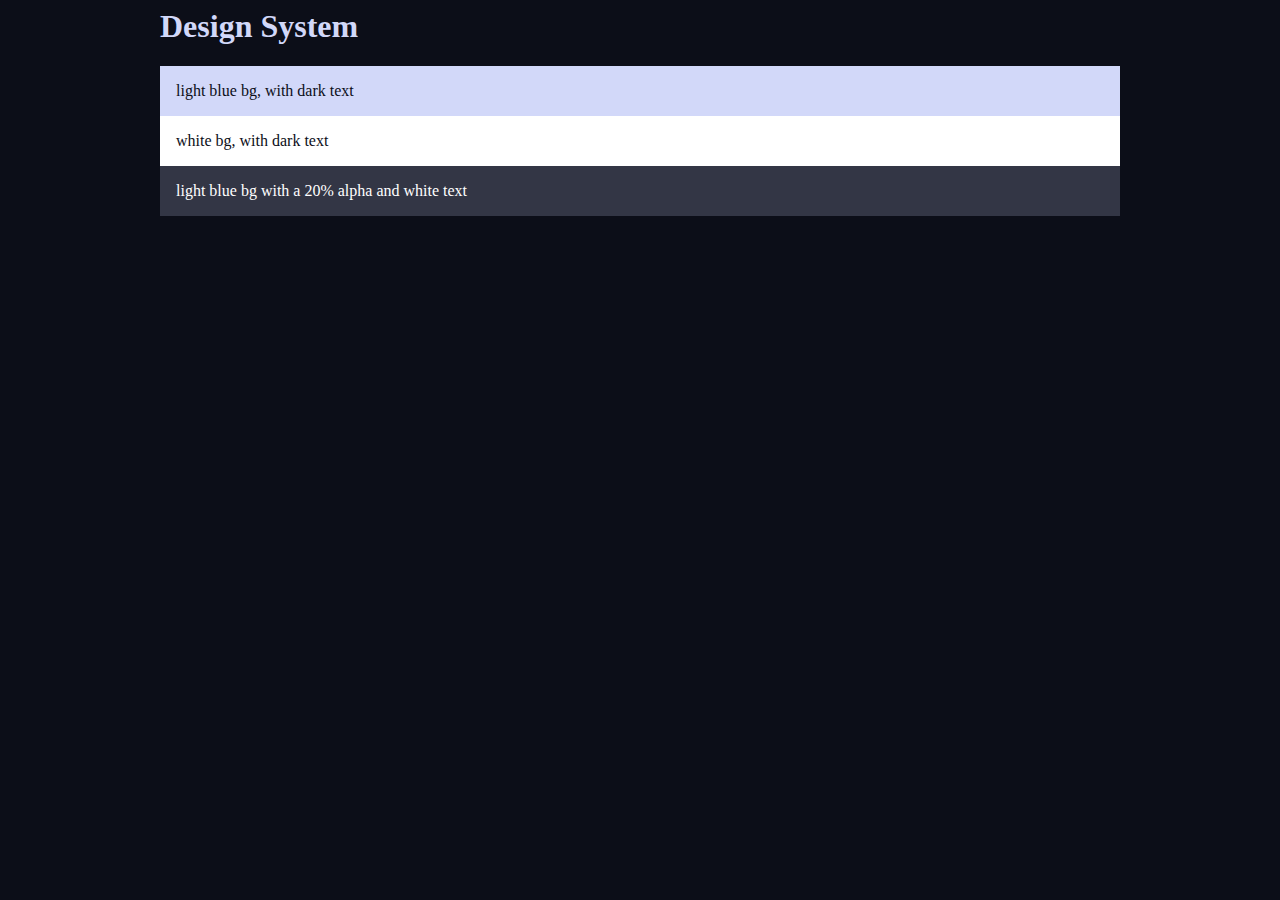
==== design-system.html @ 6cd848cb "git init" ====
<html lang="en">
  <head>
    <link rel="stylesheet" href="main.css" />
    <title>Design system</title>
  </head>
  <body class="bg-dark">
    <!-- CHALLENGE
    1. Give the first div a light blue background and dark text color
    2. Give the second div a white background and dark text color
    3. Give the third div a light blue background with a 20% alpha value and white text
    -->
    <div class="container">
      <h1 class="text-accent">Design System</h1>
      <div class="bg-accent text-dark" style="padding: 1rem">
        light blue bg, with dark text
      </div>
      <div class="bg-white text-dark" style="padding: 1rem">
        white bg, with dark text
      </div>
      <div class="text-white example-component" style="padding: 1rem">
        light blue bg with a 20% alpha and white text
      </div>
    </div>
  </body>
</html>
---- main.css ----
/*---------------------------------------------------------------------- */
/** Custom properties                                                      */
/*--------------------------------------------------------------------- */
:root{
    --clr-dark: 230 35% 7%;
    --clr-light: 231 77% 90%;
    --clr-white: 0 0% 100%;
}


/*---------------------------------------------------------------------- */
/** Utility classes                                                       */
/*--------------------------------------------------------------------- */

.flex {
    display: flex;
    gap: var(--gap, 1rem)
}

.grid {
    display: grid;
    gap: var(--gap, 1rem)
}

.container {
    padding-inline: 2rem;
    margin-inline: auto;
    max-width: 60rem;
}

.sr-only {
    position: absolute;
    width: 1px;
    height: 1px;
    padding: 0;
    margin: -1px;
    overflow: hidden;
    clip: rect(0,0,0,0);
    white-space: nowrap;
    border: 0;
}


/*? General */

.box {
    padding: 3rem;
    background-color: var(--clr-light) / .2;
}

.call-to-action {
    --gap: 5rem;
    background: pink;
    padding: 2rem;
    border-radius: 1rem;
}

/*? colors */
.bg-dark { background-color: hsl(var(--clr-dark));}
.bg-accent { background-color: hsl(var(--clr-light));}
.bg-white { background-color: hsl(var(--clr-white));}

.text-dark { color: hsl(var(--clr-dark));}
.text-accent { color: hsl(var(--clr-light));}
.text-white { color: hsl(var(--clr-white));}

.example-component {
    background-color: hsl(var(--clr-light) / .2);
}
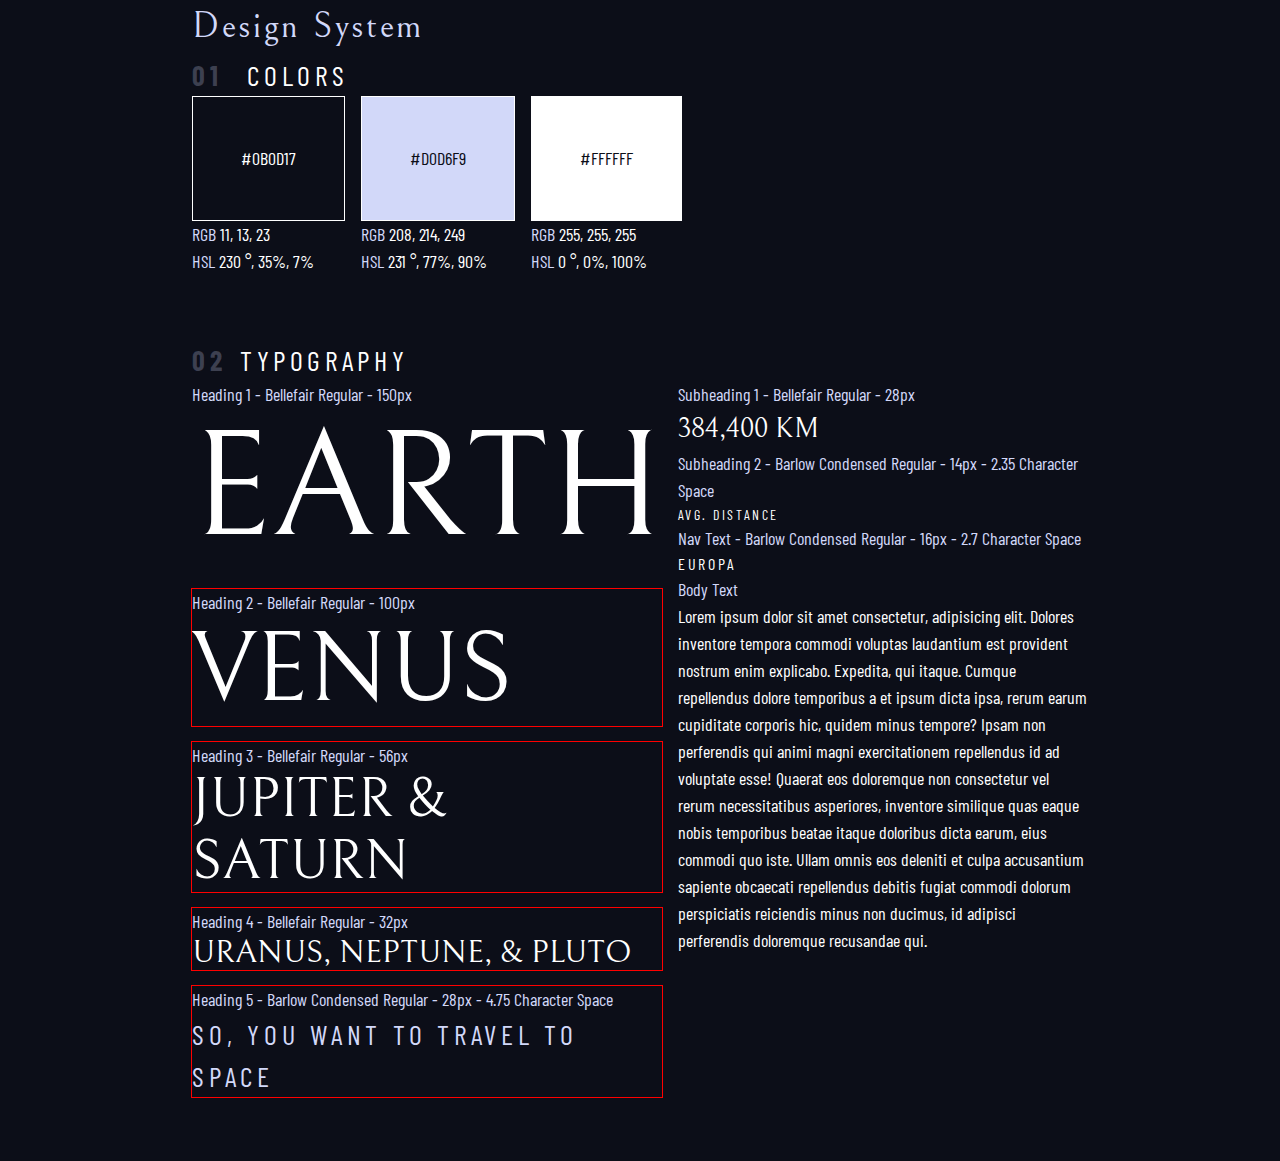
==== commit 98b56a04: "mod: new class layout in colors" ====
--- a/design-system.html
+++ b/design-system.html
@@ -1,25 +1,134 @@
 <html lang="en">
   <head>
+    <link rel="preconnect" href="https://fonts.googleapis.com" />
+    <link rel="preconnect" href="https://fonts.gstatic.com" crossorigin />
+    <link
+      href="https://fonts.googleapis.com/css2?family=Barlow&family=Barlow+Condensed&family=Bellefair&display=swap"
+      rel="stylesheet"
+    />
     <link rel="stylesheet" href="main.css" />
+
     <title>Design system</title>
   </head>
-  <body class="bg-dark">
+  <body>
     <!-- CHALLENGE
     1. Give the first div a light blue background and dark text color
     2. Give the second div a white background and dark text color
     3. Give the third div a light blue background with a 20% alpha value and white text
     -->
     <div class="container">
-      <h1 class="text-accent">Design System</h1>
-      <div class="bg-accent text-dark" style="padding: 1rem">
-        light blue bg, with dark text
-      </div>
-      <div class="bg-white text-dark" style="padding: 1rem">
-        white bg, with dark text
-      </div>
-      <div class="text-white example-component" style="padding: 1rem">
-        light blue bg with a 20% alpha and white text
-      </div>
+      <h1 class="text-accent ff-serif letter-spacing-2">Design System</h1>
+
+      <section id="colors">
+        <h2 class="numbered-title">
+          <span class="text-accent">01</span>
+          colors
+        </h2>
+        <div class="flex">
+          <div>
+            <div class="bg-dark" style="padding: 3rem; border: 1px solid white">
+              #0B0D17
+            </div>
+            <p><span class="text-accent">RGB</span> 11, 13, 23</p>
+            <p><span class="text-accent">HSL</span> 230 &#176;, 35%, 7%</p>
+          </div>
+          <div>
+            <div
+              class="bg-accent text-dark"
+              style="padding: 3rem; border: 1px solid white"
+            >
+              #D0D6F9
+            </div>
+            <p><span class="text-accent">RGB</span> 208, 214, 249</p>
+            <p><span class="text-accent">HSL</span> 231 &#176;, 77%, 90%</p>
+          </div>
+          <div>
+            <div
+              class="bg-white text-dark"
+              style="padding: 3rem; border: 1px solid white"
+            >
+              #FFFFFF
+            </div>
+            <p><span class="text-accent">RGB</span> 255, 255, 255</p>
+            <p><span class="text-accent">HSL</span> 0 &#176;, 0%, 100%</p>
+          </div>
+        </div>
+      </section>
+      <section id="typography" style="margin: 4rem 0">
+        <h2 class="numbered-title"><span>02</span>Typography</h2>
+        <div class="flex">
+          <div class="flow" style="flex-basis: 100%">
+            <div>
+              <p class="text-accent">Heading 1 - Bellefair Regular - 150px</p>
+              <p class="fs-900 ff-serif uppercase">Earth</p>
+            </div>
+            <div>
+              <p class="text-accent">Heading 2 - Bellefair Regular - 100px</p>
+              <p class="fs-800 ff-serif uppercase">Venus</p>
+            </div>
+            <div>
+              <p class="text-accent">Heading 3 - Bellefair Regular - 56px</p>
+              <p class="fs-700 ff-serif uppercase">Jupiter & Saturn</p>
+            </div>
+            <div>
+              <p class="text-accent">Heading 4 - Bellefair Regular - 32px</p>
+              <p class="fs-600 ff-serif uppercase">Uranus, Neptune, & Pluto</p>
+            </div>
+            <div>
+              <p class="text-accent">
+                Heading 5 - Barlow Condensed Regular - 28px - 4.75 Character
+                Space
+              </p>
+              <p
+                class="text-accent fs-500 ff-sans-cond uppercase letter-spacing-1"
+              >
+                So, you want to travel to space
+              </p>
+            </div>
+          </div>
+          <div style="flex-basis: 100%">
+            <div>
+              <p class="text-accent">Subheading 1 - Bellefair Regular - 28px</p>
+              <p class="ff-serif fs-500 uppercase">384,400 km</p>
+            </div>
+            <div>
+              <p class="text-accent">
+                Subheading 2 - Barlow Condensed Regular - 14px - 2.35 Character
+                Space
+              </p>
+              <p class="fs-200 uppercase ff-sans-cond letter-spacing-3">
+                Avg. Distance
+              </p>
+            </div>
+            <div>
+              <p class="text-accent">
+                Nav Text - Barlow Condensed Regular - 16px - 2.7 Character Space
+              </p>
+              <p class="fs-300 uppercase ff-sans-cond letter-spacing-2">
+                Europa
+              </p>
+            </div>
+            <div>
+              <p class="text-accent">Body Text</p>
+              <p>
+                Lorem ipsum dolor sit amet consectetur, adipisicing elit.
+                Dolores inventore tempora commodi voluptas laudantium est
+                provident nostrum enim explicabo. Expedita, qui itaque. Cumque
+                repellendus dolore temporibus a et ipsum dicta ipsa, rerum earum
+                cupiditate corporis hic, quidem minus tempore? Ipsam non
+                perferendis qui animi magni exercitationem repellendus id ad
+                voluptate esse! Quaerat eos doloremque non consectetur vel rerum
+                necessitatibus asperiores, inventore similique quas eaque nobis
+                temporibus beatae itaque doloribus dicta earum, eius commodi quo
+                iste. Ullam omnis eos deleniti et culpa accusantium sapiente
+                obcaecati repellendus debitis fugiat commodi dolorum
+                perspiciatis reiciendis minus non ducimus, id adipisci
+                perferendis doloremque recusandae qui.
+              </p>
+            </div>
+          </div>
+        </div>
+      </section>
     </div>
   </body>
 </html>
--- a/main.css
+++ b/main.css
@@ -1,10 +1,115 @@
+/*!---------------------------------------------------------------------- */
+/** Reset                                                                  */
+/*!--------------------------------------------------------------------- */
+
+/*? reset URL =  https://piccalil.li/blog/a-modern-css-reset/ */
+
+/*? Box sizing */
+*,
+*::before,
+*::after {
+    box-sizing: border-box;
+}
+
+/*? Reset margins */
+
+body,
+h1,
+h2,
+h3,
+h4,
+h5,
+p,
+figure,
+picture {
+    margin: 0;
+}
+
+h1,
+h2,
+h3,
+h4,
+h5,
+h6,
+p{
+    font-weight: 400;
+}
+
+
+
+
+
+
+
+/*! set up the body */
+body {
+    font-family: var(--ff-sans-cond);
+    font-size: var(--fs-400);
+    background: hsl(var(--clr-dark));
+    color: hsl(var(--clr-white));
+    line-height: 1.5;
+    min-height: 100vh;
+}
+
+
+
+/*! make images easier to work with  */
+img,
+picture {
+    max-width: 100%;
+    display: block;
+}
+
+/*! make form elements easier to work with */
+
+input,
+button,
+textarea,
+select {
+    font: inherit;
+}
+
+/*! remove animations for people who've turned them off  */
+
+@media (prefers-reduced-motion: reduce) {
+
+    *,
+    *::before,
+    *::after {
+        animation-duration: 0.01ms !important;
+        animation-iteration-count: 1 !important;
+        transition-duration: 0.01ms !important;
+        scroll-behavior: auto !important;
+
+    }
+}
+
+
+
+
 /*---------------------------------------------------------------------- */
 /** Custom properties                                                      */
 /*--------------------------------------------------------------------- */
 :root{
+    /*? colors */
     --clr-dark: 230 35% 7%;
     --clr-light: 231 77% 90%;
     --clr-white: 0 0% 100%;
+
+    /*? fonts-sizes */
+    --fs-900: 9.375rem;
+    --fs-800: 6.25rem;
+    --fs-700: 3.5rem;
+    --fs-600: 2rem;
+    --fs-500: 1.75rem;
+    --fs-400: 1.125rem;
+    --fs-300: 1rem;
+    --fs-200: 0.875rem;
+
+    /*? fonts-families */
+    --ff-serif: "Bellefair",  serif;
+    --ff-sans-cond: "Barlow Condensed",  sans-serif;
+    --ff-sans-normal: "Barlow",  sans-serif;
 }
 
 
@@ -20,6 +125,11 @@
 .grid {
     display: grid;
     gap: var(--gap, 1rem)
+}
+
+.flow > * + * {
+    margin-top: 1rem;
+    outline: 1px solid red;
 }
 
 .container {
@@ -48,6 +158,8 @@
     background-color: var(--clr-light) / .2;
 }
 
+
+
 .call-to-action {
     --gap: 5rem;
     background: pink;
@@ -55,7 +167,11 @@
     border-radius: 1rem;
 }
 
-/*? colors */
+
+
+
+/** colors */
+
 .bg-dark { background-color: hsl(var(--clr-dark));}
 .bg-accent { background-color: hsl(var(--clr-light));}
 .bg-white { background-color: hsl(var(--clr-white));}
@@ -66,4 +182,46 @@
 
 .example-component {
     background-color: hsl(var(--clr-light) / .2);
+}
+
+/** Typography */
+
+.ff-serif {font-family: var(--ff-serif);}
+.ff-sans-cond {font-family: var(--ff-sans-cond);}
+.ff-sans-normal {font-family: var(--ff-sans-normal);}
+
+.letter-spacing-1 {letter-spacing: 4.75px;}
+.letter-spacing-2 {letter-spacing: 2.7px;}
+.letter-spacing-3 {letter-spacing: 2.35px;}
+
+.uppercase {text-transform: uppercase;}
+
+.fs-900 {font-size: var(--fs-900);}
+.fs-800 {font-size: var(--fs-800);}
+.fs-700 {font-size: var(--fs-700);}
+.fs-600 {font-size: var(--fs-600);}
+.fs-500 {font-size: var(--fs-500);}
+.fs-400 {font-size: var(--fs-400);}
+.fs-300 {font-size: var(--fs-300);}
+.fs-200 {font-size: var(--fs-200);}
+
+.fs-900,
+.fs-800,
+.fs-700,
+.fs-600{
+    line-height: 1.1;
+}
+
+.numbered-title {
+    font-family: var(--ff-sans-cond);
+    font-size: var(--fs-500);
+    text-transform: uppercase;
+    letter-spacing: 4.72px;
+}
+
+.numbered-title span {
+    
+    margin-right: .5em;
+    font-weight: 700;
+    color:hsl(var(--clr-light) / .25)
 }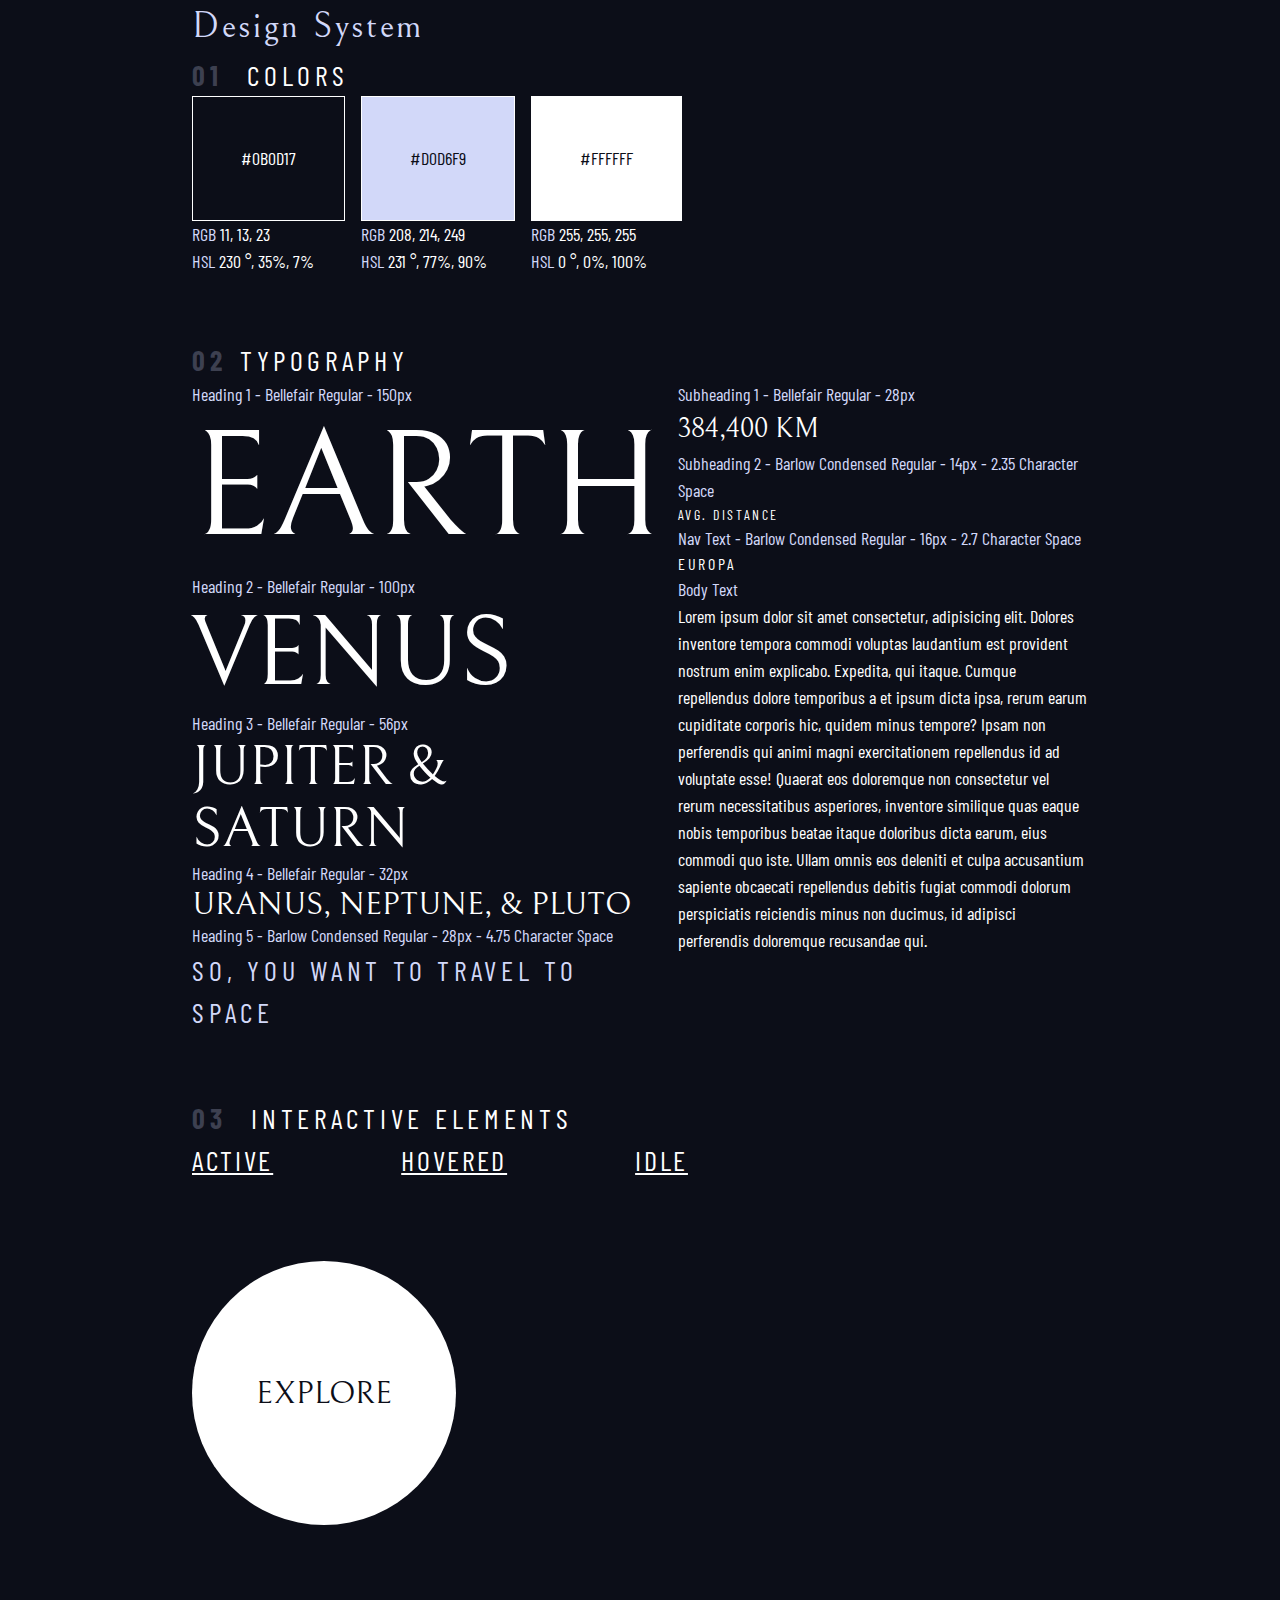
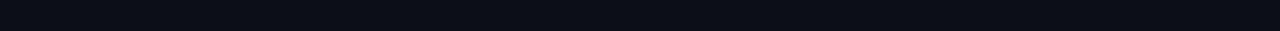
==== commit e54769ff: "ci: next step buttons and navs" ====
--- a/design-system.html
+++ b/design-system.html
@@ -57,7 +57,7 @@
       <section id="typography" style="margin: 4rem 0">
         <h2 class="numbered-title"><span>02</span>Typography</h2>
         <div class="flex">
-          <div class="flow" style="flex-basis: 100%">
+          <div class="" style="flex-basis: 100%">
             <div>
               <p class="text-accent">Heading 1 - Bellefair Regular - 150px</p>
               <p class="fs-900 ff-serif uppercase">Earth</p>
@@ -129,6 +129,33 @@
           </div>
         </div>
       </section>
+      <section class="flow" id="interactive-elements"></section>
+        <h2  class="numbered-title"><span>03</span> interactive elements</h2>
+
+        <!-- navigation -->
+        <div>
+          <nav>
+            <ul class="primary-navigation flex " style="--gap: 8rem">
+              <li><a class="uppercase text-white letter-spacing-2 fs-500" href="#">Active</a></li>
+              <li><a class="uppercase text-white letter-spacing-2 fs-500" href="#">Hovered</a></li>
+              <li><a class="uppercase text-white letter-spacing-2 fs-500" href="#">Idle</a></li>
+            </ul>
+          </nav>
+        </div> 
+        <div class="flex">
+          <div style="margin-top: 5rem">
+            <!-- explore button -->
+            <a href="#" class="large-button  uppercase ff-serif fs-600 text-dark bg-white">explore</a>
+          </div>
+          <div  style="margin-bottom: 50vh">
+            <!-- Tabs -->
+
+            <!-- Dots -->
+
+            <!-- Numbers -->
+          </div>
+        </div>
+      </section>
     </div>
   </body>
 </html>
--- a/main.css
+++ b/main.css
@@ -224,4 +224,43 @@
     margin-right: .5em;
     font-weight: 700;
     color:hsl(var(--clr-light) / .25)
+}
+
+/*!---------------------------------------------------------------------- */
+/** Components                                                            */
+/*!--------------------------------------------------------------------- */
+
+.large-button{
+    display: grid;
+    place-items: center;
+    position: relative;
+    padding: 0 2em;
+    aspect-ratio: 1;
+    border-radius: 50%;
+    text-decoration: none;
+}
+
+.large-button::after{
+    content: '';
+    position: absolute;
+    width: 100%;
+    height: 100%;
+    background-color: hsl(var(--clr-white) / .15);
+    border-radius: 50%;
+    opacity: 0;
+    transition: opacity 500ms linear, transform 750ms ease-in-out;
+    z-index: -1;
+}
+
+.large-button:hover::after,
+.large-button:focus::after{
+    opacity: 1;
+    transform: scale(1.2);
+}  
+
+.primary-navigation{
+    --gap: 8rem;
+    list-style: none;
+    padding: 0;
+    margin: 0;
 }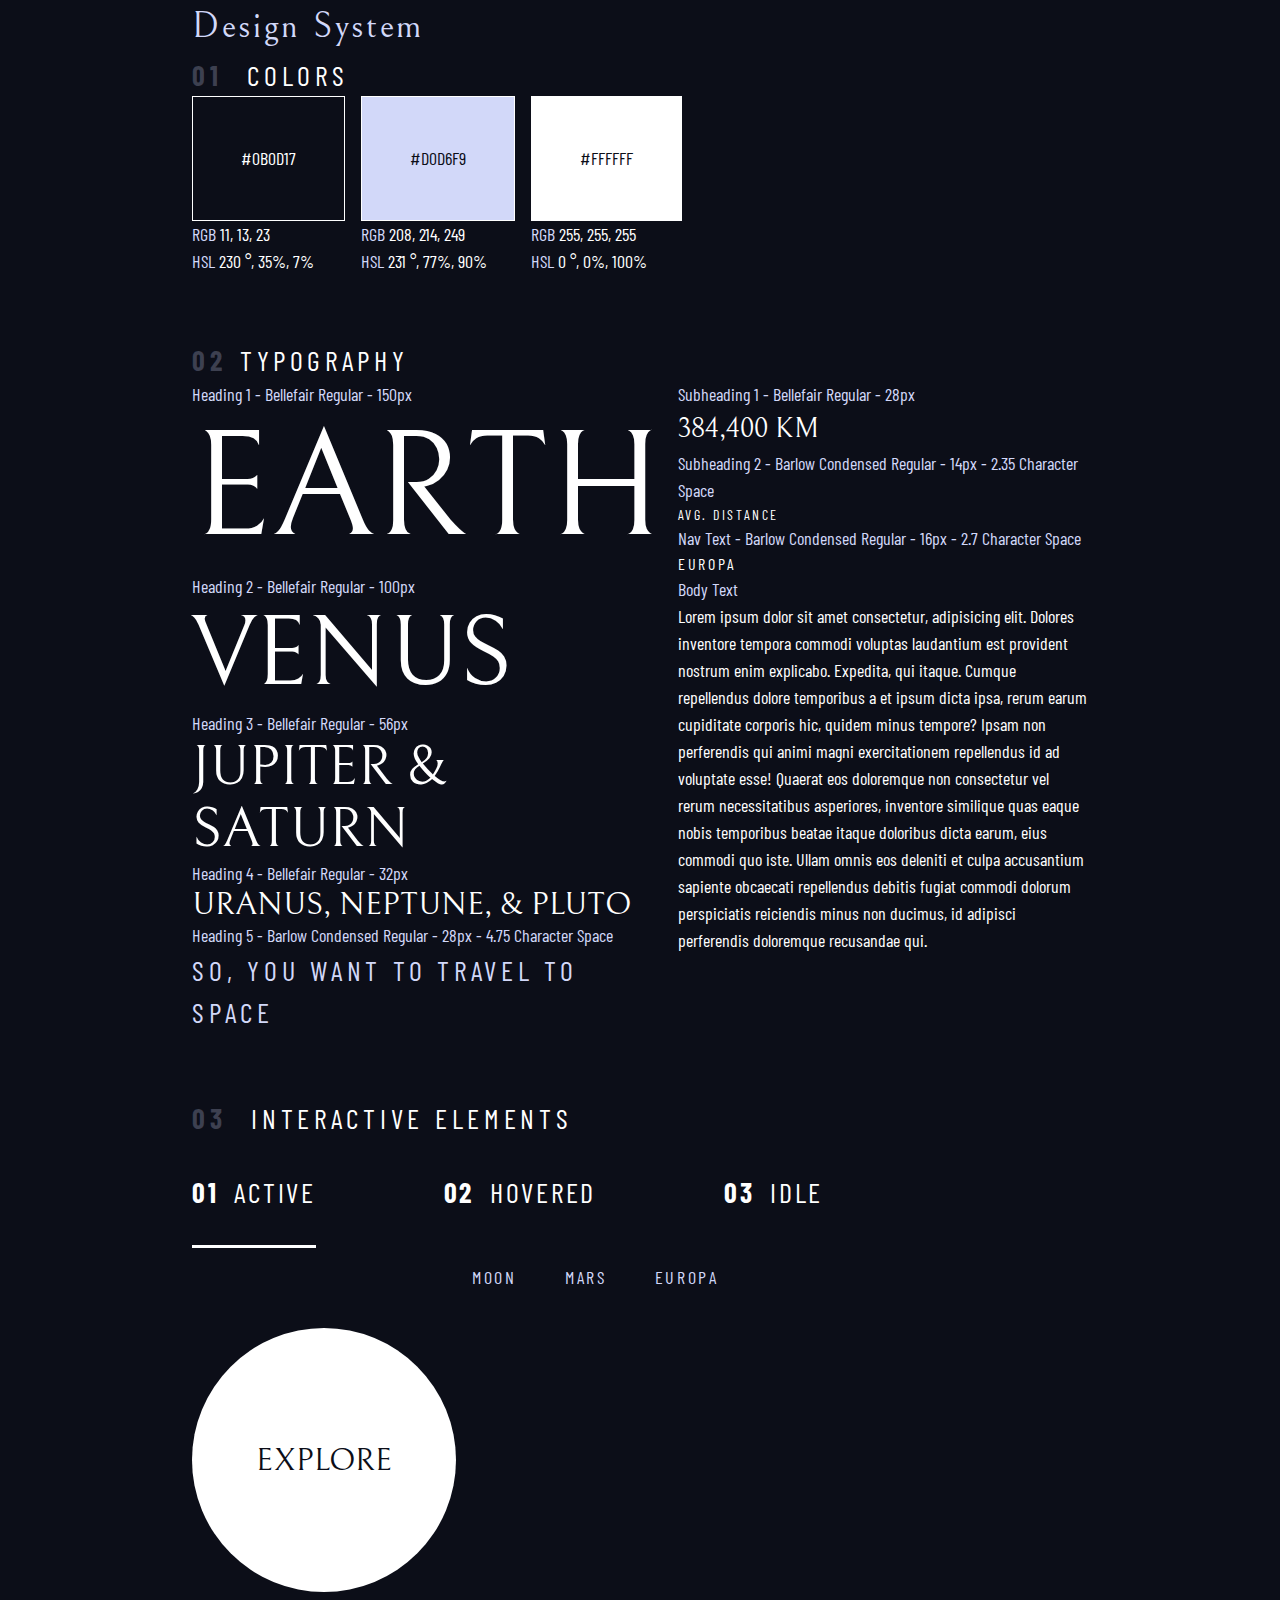
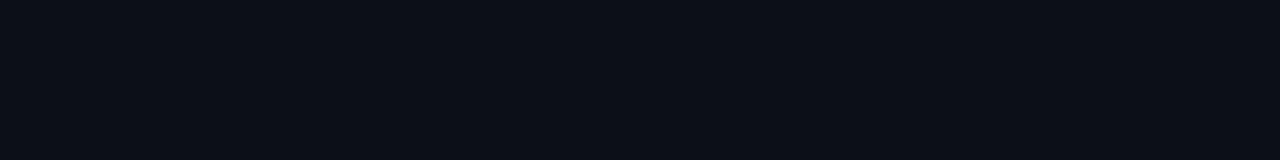
==== commit 5d94935b: "chore: add buttons-nav" ====
--- a/design-system.html
+++ b/design-system.html
@@ -6,6 +6,7 @@
       href="https://fonts.googleapis.com/css2?family=Barlow&family=Barlow+Condensed&family=Bellefair&display=swap"
       rel="stylesheet"
     />
+    <link rel="stylesheet" href="reset.css" />
     <link rel="stylesheet" href="main.css" />
 
     <title>Design system</title>
@@ -135,10 +136,11 @@
         <!-- navigation -->
         <div>
           <nav>
-            <ul class="primary-navigation flex " style="--gap: 8rem">
-              <li><a class="uppercase text-white letter-spacing-2 fs-500" href="#">Active</a></li>
-              <li><a class="uppercase text-white letter-spacing-2 fs-500" href="#">Hovered</a></li>
-              <li><a class="uppercase text-white letter-spacing-2 fs-500" href="#">Idle</a></li>
+            <ul class="primary-navigation underline-indicators flex ">
+              <li class="active"><a class="uppercase text-white letter-spacing-2 fs-500" href="#">
+                <span>01</span>Active</a></li>
+              <li><a class="uppercase text-white letter-spacing-2 fs-500" href="#"><span>02</span>Hovered</a></li>
+              <li><a class="uppercase text-white letter-spacing-2 fs-500" href="#"><span>03</span>Idle</a></li>
             </ul>
           </nav>
         </div> 
@@ -149,6 +151,11 @@
           </div>
           <div  style="margin-bottom: 50vh">
             <!-- Tabs -->
+            <div class="tab-list underline-indicators flex">
+              <button class="uppercase text-accent bg-dark ff-sans-cond letter-spacing-2">Moon</button>
+              <button class="uppercase text-accent bg-dark ff-sans-cond letter-spacing-2">Mars</button>
+              <button class="uppercase text-accent bg-dark ff-sans-cond letter-spacing-2">Europa</button>
+            </div>
 
             <!-- Dots -->
 
--- a/main.css
+++ b/main.css
@@ -1,45 +1,7 @@
-/*!---------------------------------------------------------------------- */
-/** Reset                                                                  */
-/*!--------------------------------------------------------------------- */
-
-/*? reset URL =  https://piccalil.li/blog/a-modern-css-reset/ */
-
-/*? Box sizing */
-*,
-*::before,
-*::after {
-    box-sizing: border-box;
-}
-
-/*? Reset margins */
-
-body,
-h1,
-h2,
-h3,
-h4,
-h5,
-p,
-figure,
-picture {
-    margin: 0;
-}
-
-h1,
-h2,
-h3,
-h4,
-h5,
-h6,
-p{
-    font-weight: 400;
-}
-
-
-
-
-
-
+/** html */
+html{
+    scroll-behavior: smooth;
+}
 
 /*! set up the body */
 body {
@@ -260,7 +222,39 @@
 
 .primary-navigation{
     --gap: 8rem;
+    --underline-gap: 2rem;
     list-style: none;
     padding: 0;
     margin: 0;
+}
+
+.primary-navigation a {
+    text-decoration: none;
+}
+
+.primary-navigation a > span {
+    font-weight: 700;
+    margin-right: 1rem;
+}
+
+.underline-indicators > * {
+    cursor: pointer;
+    padding: var(--underline-gap, 1rem) 0;
+    border: 0;
+    border-bottom: .2rem solid hsl( var(--clr-white) / 0);
+}
+
+.underline-indicators > * :hover,
+.underline-indicators > * :focus {
+    padding: var(--underline-gap, 1rem) 0;
+    border-bottom:.2rem solid hsl( var(--clr-white) / .25);
+  
+}
+
+.underline-indicators > .active {
+    border-color: hsl( var(--clr-white) / 1);
+}
+
+.tab-list{
+    --gap: 3rem;
 }